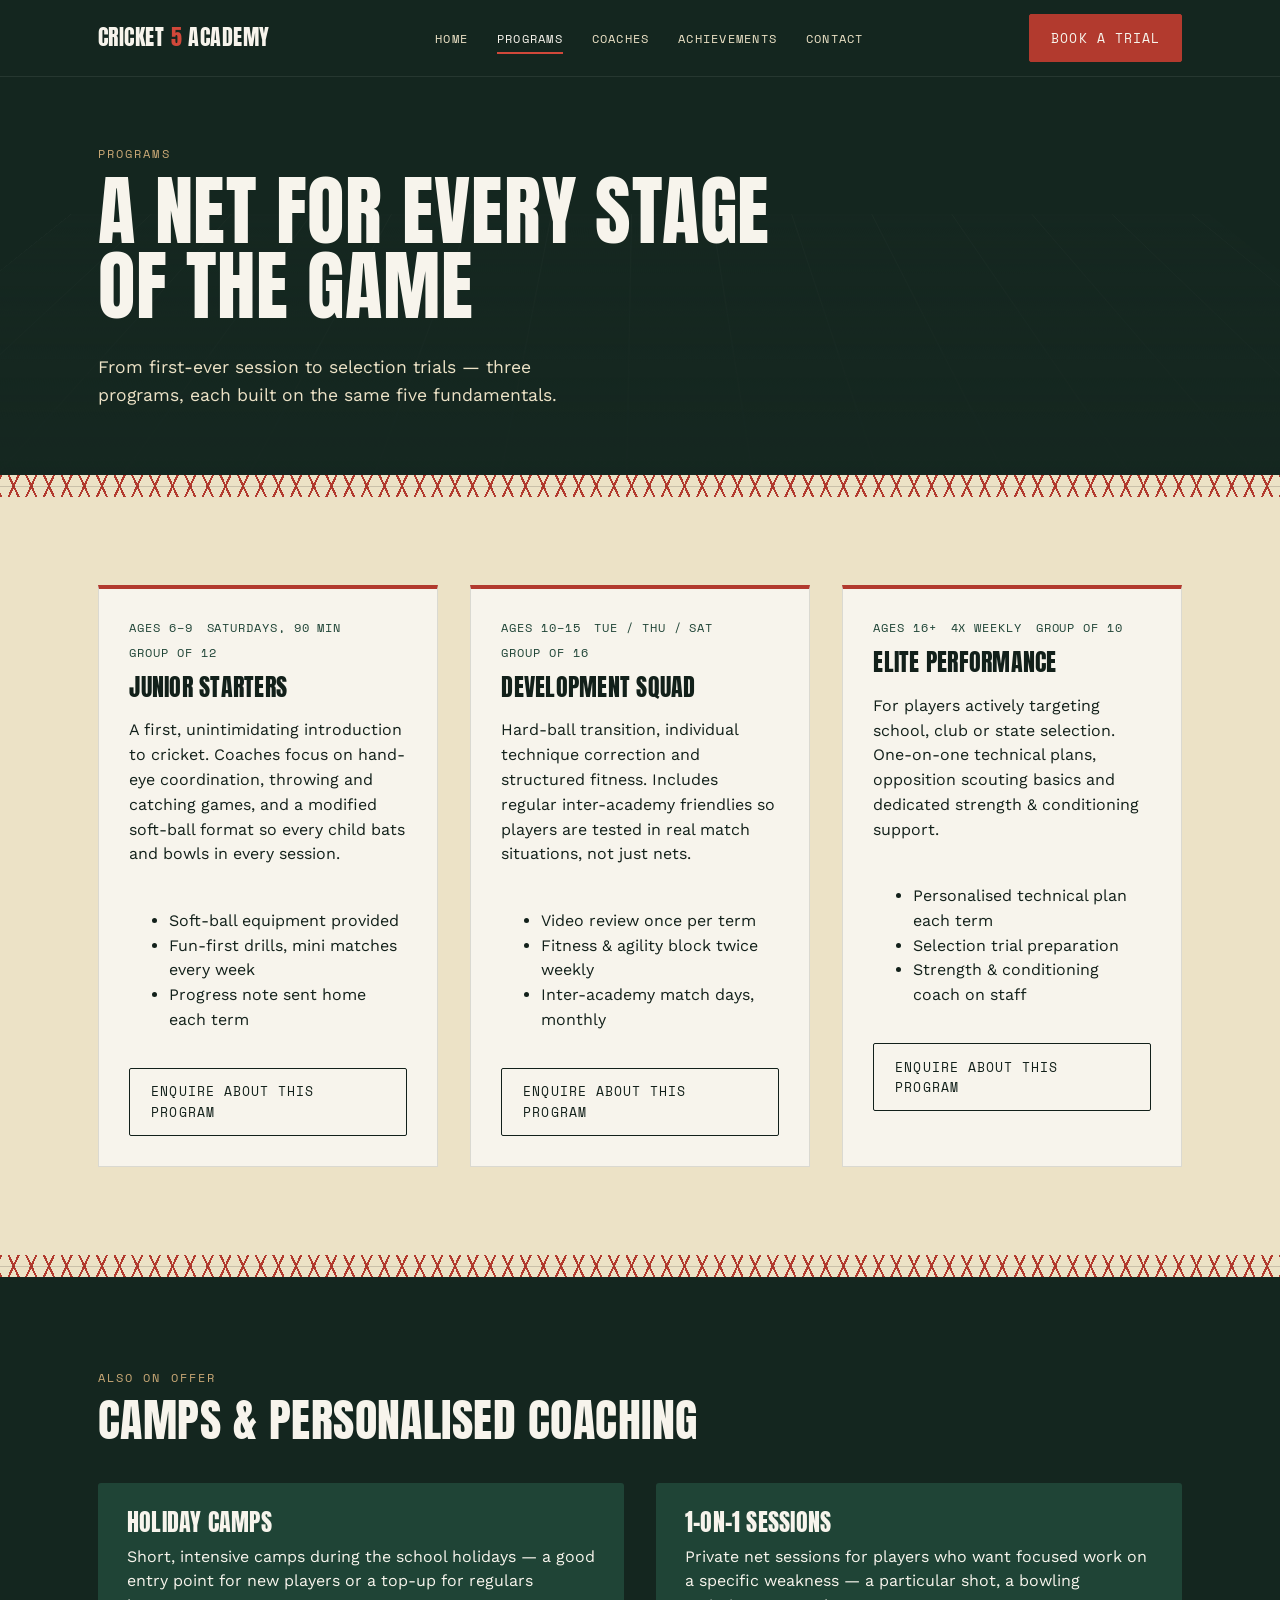
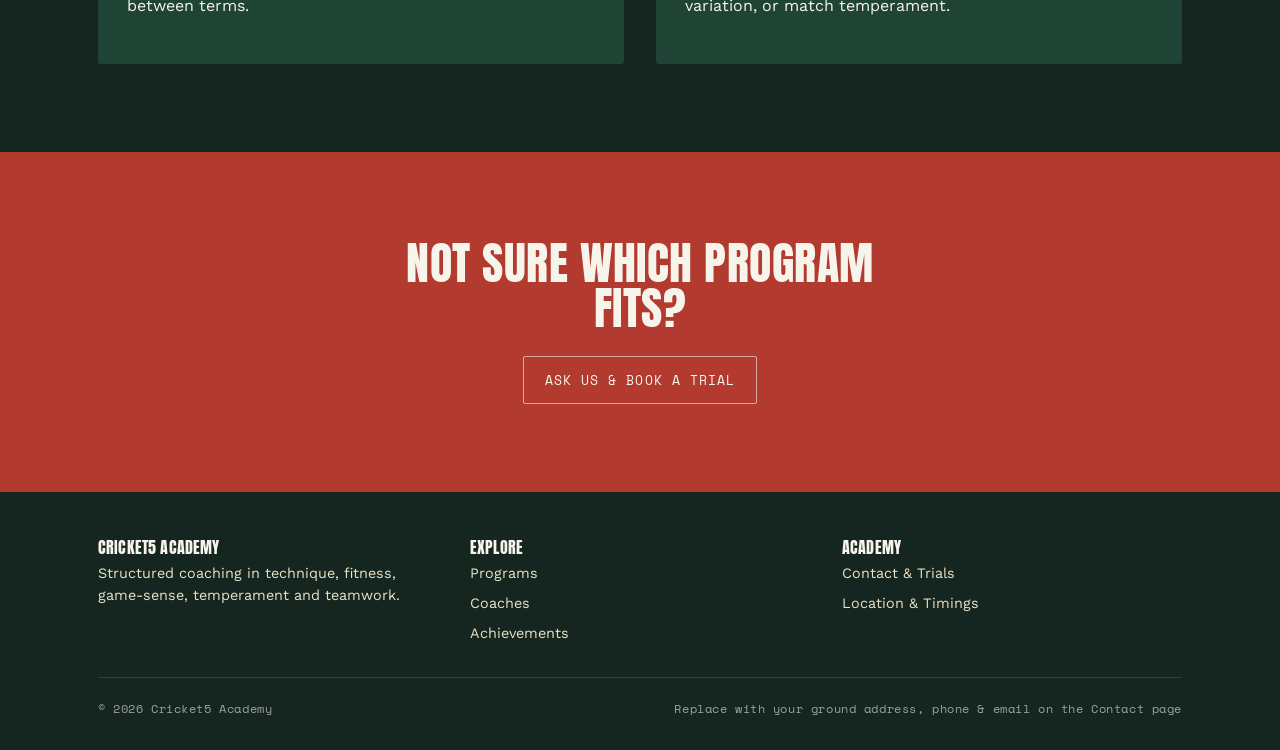
==== programs.html @ 2403e158 "Add files via upload" ====
<!DOCTYPE html>
<html lang="en">
<head>
<meta charset="UTF-8">
<meta name="viewport" content="width=device-width, initial-scale=1.0">
<title>Programs — Cricket5 Academy</title>
<meta name="description" content="Junior Starters, Development Squad and Elite Performance programs at Cricket5 Academy.">
<link rel="preconnect" href="https://fonts.googleapis.com">
<link rel="preconnect" href="https://fonts.gstatic.com" crossorigin>
<link href="https://fonts.googleapis.com/css2?family=Anton&family=Work+Sans:wght@400;500;600&family=Space+Mono:wght@400;700&display=swap" rel="stylesheet">
<link rel="stylesheet" href="styles.css">
</head>
<body>

<header class="site-header">
  <nav class="nav">
    <a href="index.html" class="logo">CRICKET<span>5</span> ACADEMY</a>
    <button class="nav-toggle" aria-expanded="false" aria-label="Toggle menu">MENU</button>
    <ul class="nav-links mobile-hidden">
      <li><a href="index.html">Home</a></li>
      <li><a href="programs.html" aria-current="page">Programs</a></li>
      <li><a href="coaches.html">Coaches</a></li>
      <li><a href="achievements.html">Achievements</a></li>
      <li><a href="contact.html">Contact</a></li>
    </ul>
    <a href="contact.html" class="btn btn-primary nav-cta">Book a Trial</a>
  </nav>
</header>

<main>

  <section class="hero hero-small">
    <div class="hero-inner">
      <span class="eyebrow">Programs</span>
      <h1>A net for every stage of the game</h1>
      <p class="hero-lede">From first-ever session to selection trials — three programs, each built on the same five fundamentals.</p>
    </div>
  </section>

  <div class="seam" role="presentation"></div>

  <section class="section-cream">
    <div class="container">
      <div class="grid-3">

        <div class="program-card">
          <div class="program-meta"><span>Ages 6–9</span><span>Saturdays, 90 min</span><span>Group of 12</span></div>
          <h3>Junior Starters</h3>
          <p>A first, unintimidating introduction to cricket. Coaches focus on hand-eye coordination, throwing and catching games, and a modified soft-ball format so every child bats and bowls in every session.</p>
          <ul>
            <li>Soft-ball equipment provided</li>
            <li>Fun-first drills, mini matches every week</li>
            <li>Progress note sent home each term</li>
          </ul>
          <a href="contact.html" class="btn btn-dark" style="align-self:flex-start;margin-top:0.6rem;">Enquire About This Program</a>
        </div>

        <div class="program-card">
          <div class="program-meta"><span>Ages 10–15</span><span>Tue / Thu / Sat</span><span>Group of 16</span></div>
          <h3>Development Squad</h3>
          <p>Hard-ball transition, individual technique correction and structured fitness. Includes regular inter-academy friendlies so players are tested in real match situations, not just nets.</p>
          <ul>
            <li>Video review once per term</li>
            <li>Fitness &amp; agility block twice weekly</li>
            <li>Inter-academy match days, monthly</li>
          </ul>
          <a href="contact.html" class="btn btn-dark" style="align-self:flex-start;margin-top:0.6rem;">Enquire About This Program</a>
        </div>

        <div class="program-card">
          <div class="program-meta"><span>Ages 16+</span><span>4x weekly</span><span>Group of 10</span></div>
          <h3>Elite Performance</h3>
          <p>For players actively targeting school, club or state selection. One-on-one technical plans, opposition scouting basics and dedicated strength &amp; conditioning support.</p>
          <ul>
            <li>Personalised technical plan each term</li>
            <li>Selection trial preparation</li>
            <li>Strength &amp; conditioning coach on staff</li>
          </ul>
          <a href="contact.html" class="btn btn-dark" style="align-self:flex-start;margin-top:0.6rem;">Enquire About This Program</a>
        </div>

      </div>
    </div>
  </section>

  <div class="seam" role="presentation"></div>

  <section class="section-dark">
    <div class="container">
      <div class="section-head">
        <span class="eyebrow" style="color:var(--willow);">Also on Offer</span>
        <h2 style="color:var(--chalk);">Camps &amp; personalised coaching</h2>
      </div>
      <div class="grid-2">
        <div class="card card-dark">
          <h3>Holiday Camps</h3>
          <p>Short, intensive camps during the school holidays — a good entry point for new players or a top-up for regulars between terms.</p>
        </div>
        <div class="card card-dark">
          <h3>1-on-1 Sessions</h3>
          <p>Private net sessions for players who want focused work on a specific weakness — a particular shot, a bowling variation, or match temperament.</p>
        </div>
      </div>
    </div>
  </section>

  <section class="cta-band">
    <div class="container">
      <h2>Not sure which program fits?</h2>
      <div class="hero-actions" style="justify-content:center;">
        <a href="contact.html" class="btn btn-ghost">Ask Us &amp; Book a Trial</a>
      </div>
    </div>
  </section>

</main>

<footer class="site-footer">
  <div class="container">
    <div class="footer-grid">
      <div>
        <h3>Cricket5 Academy</h3>
        <p>Structured coaching in technique, fitness, game-sense, temperament and teamwork.</p>
      </div>
      <div>
        <h3>Explore</h3>
        <ul>
          <li><a href="programs.html">Programs</a></li>
          <li><a href="coaches.html">Coaches</a></li>
          <li><a href="achievements.html">Achievements</a></li>
        </ul>
      </div>
      <div>
        <h3>Academy</h3>
        <ul>
          <li><a href="contact.html">Contact &amp; Trials</a></li>
          <li><a href="contact.html">Location &amp; Timings</a></li>
        </ul>
      </div>
    </div>
    <div class="footer-bottom">
      <span>© 2026 Cricket5 Academy</span>
      <span>Replace with your ground address, phone &amp; email on the Contact page</span>
    </div>
  </div>
</footer>

<script src="script.js"></script>
</body>
</html>
---- styles.css ----
/* ==========================================================================
   Cricket5 Academy — Design Tokens
   Palette: stadium-under-lights turf, pitch cream, ball-seam red, willow tan
   Type: Anton (scoreboard display) / Work Sans (body) / Space Mono (data)
   Signature: the ball-seam stitch — used as the site's recurring divider
   ========================================================================== */

:root {
  --turf-dark: #14261f;
  --turf: #1f4436;
  --turf-light: #2f6b52;
  --pitch-cream: #ece2c6;
  --chalk: #f7f4ec;
  --seam-red: #b23a2e;
  --seam-red-bright: #d1483a;
  --willow: #c9a876;
  --ink: #12201a;

  --font-display: "Anton", "Arial Narrow", sans-serif;
  --font-body: "Work Sans", -apple-system, sans-serif;
  --font-mono: "Space Mono", monospace;

  --max-width: 1180px;
  --edge: clamp(1.25rem, 4vw, 3rem);
}

* { box-sizing: border-box; }

html {
  scroll-behavior: smooth;
}

@media (prefers-reduced-motion: reduce) {
  html { scroll-behavior: auto; }
  *, *::before, *::after {
    animation-duration: 0.01ms !important;
    animation-iteration-count: 1 !important;
    transition-duration: 0.01ms !important;
    scroll-behavior: auto !important;
  }
}

body {
  margin: 0;
  background: var(--chalk);
  color: var(--ink);
  font-family: var(--font-body);
  line-height: 1.55;
  -webkit-font-smoothing: antialiased;
}

h1, h2, h3, .display {
  font-family: var(--font-display);
  text-transform: uppercase;
  letter-spacing: 0.01em;
  line-height: 0.98;
  margin: 0 0 0.4em;
  font-weight: 400;
}

h1 { font-size: clamp(2.6rem, 6vw, 5rem); }
h2 { font-size: clamp(1.9rem, 4vw, 2.9rem); }
h3 { font-size: clamp(1.2rem, 2.2vw, 1.5rem); }

p { margin: 0 0 1em; }

a { color: inherit; }

.eyebrow {
  font-family: var(--font-mono);
  text-transform: uppercase;
  letter-spacing: 0.18em;
  font-size: 0.72rem;
  color: var(--seam-red-bright);
  display: inline-block;
  margin-bottom: 0.9em;
}

.container {
  max-width: var(--max-width);
  margin: 0 auto;
  padding: 0 var(--edge);
}

/* ---------- Buttons ---------- */
.btn {
  display: inline-flex;
  align-items: center;
  gap: 0.5em;
  font-family: var(--font-mono);
  text-transform: uppercase;
  letter-spacing: 0.08em;
  font-size: 0.82rem;
  padding: 0.95em 1.6em;
  border-radius: 2px;
  border: 1.5px solid transparent;
  text-decoration: none;
  cursor: pointer;
  transition: transform 0.15s ease, background 0.2s ease, color 0.2s ease;
}
.btn:hover { transform: translateY(-2px); }
.btn:focus-visible {
  outline: 3px solid var(--seam-red-bright);
  outline-offset: 2px;
}

.btn-primary {
  background: var(--seam-red);
  color: var(--chalk);
  border-color: var(--seam-red);
}
.btn-primary:hover { background: var(--seam-red-bright); }

.btn-ghost {
  background: transparent;
  color: var(--chalk);
  border-color: rgba(247,244,236,0.4);
}
.btn-ghost:hover { border-color: var(--chalk); }

.btn-dark {
  background: transparent;
  color: var(--ink);
  border-color: var(--ink);
}
.btn-dark:hover { background: var(--ink); color: var(--chalk); }

/* ---------- Header / Nav ---------- */
.site-header {
  position: sticky;
  top: 0;
  z-index: 50;
  background: var(--turf-dark);
  border-bottom: 1px solid rgba(247,244,236,0.08);
}

.nav {
  display: flex;
  align-items: center;
  justify-content: space-between;
  padding: 0.9rem var(--edge);
  max-width: var(--max-width);
  margin: 0 auto;
}

.logo {
  font-family: var(--font-display);
  color: var(--chalk);
  text-decoration: none;
  font-size: 1.35rem;
  letter-spacing: 0.02em;
  display: flex;
  align-items: baseline;
  gap: 0.3em;
}
.logo span { color: var(--seam-red-bright); }

.nav-links {
  display: flex;
  gap: 1.8rem;
  list-style: none;
  margin: 0;
  padding: 0;
}
.nav-links a {
  color: var(--pitch-cream);
  text-decoration: none;
  font-family: var(--font-mono);
  font-size: 0.78rem;
  letter-spacing: 0.1em;
  text-transform: uppercase;
  padding-bottom: 4px;
  border-bottom: 2px solid transparent;
  transition: border-color 0.2s ease, color 0.2s ease;
}
.nav-links a:hover,
.nav-links a[aria-current="page"] {
  color: var(--chalk);
  border-color: var(--seam-red-bright);
}

.nav-cta { display: none; }
@media (min-width: 720px) {
  .nav-cta { display: inline-flex; }
}

.nav-toggle {
  display: inline-flex;
  background: none;
  border: 1px solid rgba(247,244,236,0.4);
  color: var(--chalk);
  font-family: var(--font-mono);
  font-size: 0.75rem;
  padding: 0.5em 0.8em;
  letter-spacing: 0.08em;
  cursor: pointer;
}
@media (min-width: 720px) {
  .nav-toggle { display: none; }
}

.nav-links.mobile-hidden {
  display: none;
}
@media (min-width: 720px) {
  .nav-links.mobile-hidden { display: flex; }
}
@media (max-width: 719px) {
  .nav-links {
    position: absolute;
    top: 100%;
    left: 0;
    right: 0;
    background: var(--turf-dark);
    flex-direction: column;
    padding: 1rem var(--edge) 1.5rem;
    gap: 1rem;
    border-bottom: 1px solid rgba(247,244,236,0.1);
  }
}

/* ---------- Seam stitch divider — the signature element ---------- */
.seam {
  --seam-color: var(--seam-red);
  height: 22px;
  width: 100%;
  background-color: var(--pitch-cream);
  background-image:
    repeating-linear-gradient(
      115deg,
      var(--seam-color) 0px, var(--seam-color) 2px,
      transparent 2px, transparent 16px
    ),
    repeating-linear-gradient(
      65deg,
      var(--seam-color) 0px, var(--seam-color) 2px,
      transparent 2px, transparent 16px
    );
  position: relative;
  overflow: hidden;
}
.seam.on-dark { background-color: var(--turf); }
.seam::before {
  content: "";
  position: absolute;
  top: 50%;
  left: 0;
  right: 0;
  height: 1px;
  background: rgba(0,0,0,0.15);
}

/* ---------- Hero ---------- */
.hero {
  background: var(--turf-dark);
  color: var(--chalk);
  position: relative;
  overflow: hidden;
  padding: clamp(3.5rem, 9vw, 7rem) 0 clamp(3rem, 7vw, 5rem);
}

.hero::before {
  /* pitch perspective lines, drawn in CSS rather than an image */
  content: "";
  position: absolute;
  inset: 0;
  background:
    linear-gradient(180deg, rgba(20,38,31,0.2) 0%, rgba(20,38,31,0.85) 78%, var(--turf-dark) 100%),
    repeating-linear-gradient(
      90deg,
      rgba(247,244,236,0.05) 0px,
      rgba(247,244,236,0.05) 1px,
      transparent 1px,
      transparent 90px
    );
  transform: perspective(500px) rotateX(35deg) scale(1.4) translateY(10%);
  transform-origin: bottom;
  opacity: 0.6;
  pointer-events: none;
}

.hero-inner {
  position: relative;
  max-width: var(--max-width);
  margin: 0 auto;
  padding: 0 var(--edge);
}

.hero .eyebrow { color: var(--willow); }

.hero h1 {
  max-width: 14ch;
}

.hero-lede {
  max-width: 46ch;
  font-size: 1.1rem;
  color: var(--pitch-cream);
}

.hero-actions {
  display: flex;
  flex-wrap: wrap;
  gap: 1rem;
  margin-top: 1.6rem;
}

/* small page hero (interior pages) */
.hero-small {
  padding: clamp(2.6rem, 6vw, 4rem) 0 clamp(2rem, 5vw, 3rem);
}
.hero-small h1 { max-width: 20ch; }

/* ---------- Scoreboard stat strip ---------- */
.scoreboard {
  background: var(--ink);
  color: var(--chalk);
}
.scoreboard .container {
  display: grid;
  grid-template-columns: repeat(auto-fit, minmax(140px, 1fr));
  gap: 0;
}
.score-cell {
  padding: 2rem 1rem;
  text-align: center;
  border-left: 1px solid rgba(247,244,236,0.12);
}
.score-cell:first-child { border-left: none; }
.score-value {
  font-family: var(--font-mono);
  font-size: clamp(1.8rem, 4vw, 2.6rem);
  color: var(--willow);
  display: block;
}
.score-label {
  font-family: var(--font-mono);
  font-size: 0.7rem;
  letter-spacing: 0.12em;
  text-transform: uppercase;
  color: var(--pitch-cream);
  opacity: 0.85;
}

/* ---------- Sections ---------- */
section { padding: clamp(3rem, 7vw, 5.5rem) 0; }
.section-dark { background: var(--turf-dark); color: var(--chalk); }
.section-cream { background: var(--pitch-cream); }

.section-head {
  max-width: 62ch;
  margin-bottom: 2.5rem;
}

.grid-3 {
  display: grid;
  grid-template-columns: repeat(auto-fit, minmax(230px, 1fr));
  gap: 2rem;
}
.grid-2 {
  display: grid;
  grid-template-columns: repeat(auto-fit, minmax(280px, 1fr));
  gap: 2rem;
}

.card {
  background: var(--chalk);
  border: 1px solid rgba(18,32,26,0.1);
  padding: 1.8rem;
  border-radius: 3px;
}
.card-dark {
  background: var(--turf);
  color: var(--chalk);
  border: none;
}

.pillar-index {
  font-family: var(--font-mono);
  color: var(--seam-red-bright);
  font-size: 0.85rem;
  display: block;
  margin-bottom: 0.6em;
}

/* ---------- Program cards ---------- */
.program-card {
  background: var(--chalk);
  border: 1px solid rgba(18,32,26,0.12);
  border-top: 4px solid var(--seam-red);
  padding: 1.9rem;
  display: flex;
  flex-direction: column;
  gap: 0.6rem;
}
.program-meta {
  font-family: var(--font-mono);
  font-size: 0.72rem;
  letter-spacing: 0.08em;
  text-transform: uppercase;
  color: var(--turf);
  display: flex;
  flex-wrap: wrap;
  gap: 0.6em 1.2em;
  margin-bottom: 0.4em;
}
.program-meta span { white-space: nowrap; }

/* ---------- Coach card ---------- */
.coach-card { text-align: left; }
.coach-photo {
  width: 100%;
  aspect-ratio: 4 / 5;
  border-radius: 3px;
  margin-bottom: 1.1rem;
  background: linear-gradient(155deg, var(--turf) 0%, var(--turf-dark) 100%);
  position: relative;
  overflow: hidden;
  display: flex;
  align-items: flex-end;
  padding: 1rem;
}
.coach-photo::after {
  content: "";
  position: absolute;
  inset: 0;
  background-image: repeating-linear-gradient(
    115deg, rgba(247,244,236,0.06) 0px, rgba(247,244,236,0.06) 1px,
    transparent 1px, transparent 14px
  );
}
.coach-initials {
  font-family: var(--font-display);
  font-size: 2.6rem;
  color: rgba(247,244,236,0.9);
  position: relative;
  z-index: 1;
}
.coach-role {
  font-family: var(--font-mono);
  font-size: 0.72rem;
  letter-spacing: 0.1em;
  text-transform: uppercase;
  color: var(--seam-red);
}

/* ---------- Timeline (achievements) ---------- */
.timeline {
  border-left: 2px solid var(--seam-red);
  padding-left: 1.8rem;
  display: flex;
  flex-direction: column;
  gap: 2.2rem;
  margin-left: 0.4rem;
}
.timeline-item { position: relative; }
.timeline-item::before {
  content: "";
  position: absolute;
  left: -2.32rem;
  top: 0.35rem;
  width: 11px;
  height: 11px;
  background: var(--seam-red);
  border-radius: 50%;
  box-shadow: 0 0 0 4px var(--pitch-cream);
}
.timeline-year {
  font-family: var(--font-mono);
  color: var(--seam-red);
  font-size: 0.85rem;
  letter-spacing: 0.08em;
}

.trophy-grid {
  display: grid;
  grid-template-columns: repeat(auto-fit, minmax(150px, 1fr));
  gap: 1.2rem;
}
.trophy-card {
  background: var(--chalk);
  border: 1px solid rgba(18,32,26,0.12);
  padding: 1.4rem;
  text-align: center;
}
.trophy-number {
  font-family: var(--font-display);
  font-size: 2.2rem;
  color: var(--seam-red);
  display: block;
}
.trophy-label {
  font-family: var(--font-mono);
  font-size: 0.7rem;
  letter-spacing: 0.08em;
  text-transform: uppercase;
}

/* ---------- CTA band ---------- */
.cta-band {
  background: var(--seam-red);
  color: var(--chalk);
  text-align: center;
}
.cta-band h2 { max-width: 22ch; margin-left: auto; margin-right: auto; }
.cta-band .btn-ghost { border-color: rgba(247,244,236,0.6); }

/* ---------- Contact / Form ---------- */
.contact-grid {
  display: grid;
  grid-template-columns: 1.1fr 1fr;
  gap: 3rem;
}
@media (max-width: 800px) {
  .contact-grid { grid-template-columns: 1fr; }
}

.field {
  display: flex;
  flex-direction: column;
  gap: 0.4rem;
  margin-bottom: 1.2rem;
}
.field label {
  font-family: var(--font-mono);
  font-size: 0.72rem;
  letter-spacing: 0.08em;
  text-transform: uppercase;
}
.field input,
.field textarea,
.field select {
  font-family: var(--font-body);
  font-size: 1rem;
  padding: 0.75em 0.9em;
  border: 1.5px solid rgba(18,32,26,0.25);
  border-radius: 2px;
  background: var(--chalk);
  color: var(--ink);
}
.field input:focus,
.field textarea:focus,
.field select:focus {
  outline: none;
  border-color: var(--seam-red);
}

.contact-detail {
  display: flex;
  gap: 1rem;
  margin-bottom: 1.4rem;
}
.contact-detail .label {
  font-family: var(--font-mono);
  font-size: 0.7rem;
  letter-spacing: 0.08em;
  text-transform: uppercase;
  color: var(--seam-red);
  min-width: 90px;
}

.map-placeholder {
  background: var(--turf);
  color: var(--pitch-cream);
  aspect-ratio: 16/10;
  display: flex;
  align-items: center;
  justify-content: center;
  font-family: var(--font-mono);
  font-size: 0.8rem;
  letter-spacing: 0.08em;
  text-align: center;
  padding: 2rem;
  border-radius: 3px;
}

/* ---------- Footer ---------- */
.site-footer {
  background: var(--turf-dark);
  color: var(--pitch-cream);
  padding: 3rem 0 2rem;
  font-size: 0.9rem;
}
.footer-grid {
  display: grid;
  grid-template-columns: repeat(auto-fit, minmax(180px, 1fr));
  gap: 2rem;
  margin-bottom: 2rem;
}
.footer-grid h3 {
  color: var(--chalk);
  font-size: 1rem;
}
.footer-grid ul {
  list-style: none;
  margin: 0;
  padding: 0;
  display: flex;
  flex-direction: column;
  gap: 0.5rem;
}
.footer-grid a { text-decoration: none; color: var(--pitch-cream); }
.footer-grid a:hover { color: var(--chalk); }
.footer-bottom {
  border-top: 1px solid rgba(247,244,236,0.12);
  padding-top: 1.4rem;
  font-family: var(--font-mono);
  font-size: 0.72rem;
  letter-spacing: 0.05em;
  color: rgba(247,244,236,0.6);
  display: flex;
  justify-content: space-between;
  flex-wrap: wrap;
  gap: 0.6rem;
}

/* utility */
.text-center { text-align: center; }
.mt-0 { margin-top: 0; }
.note {
  font-family: var(--font-mono);
  font-size: 0.75rem;
  color: var(--turf);
  opacity: 0.75;
}
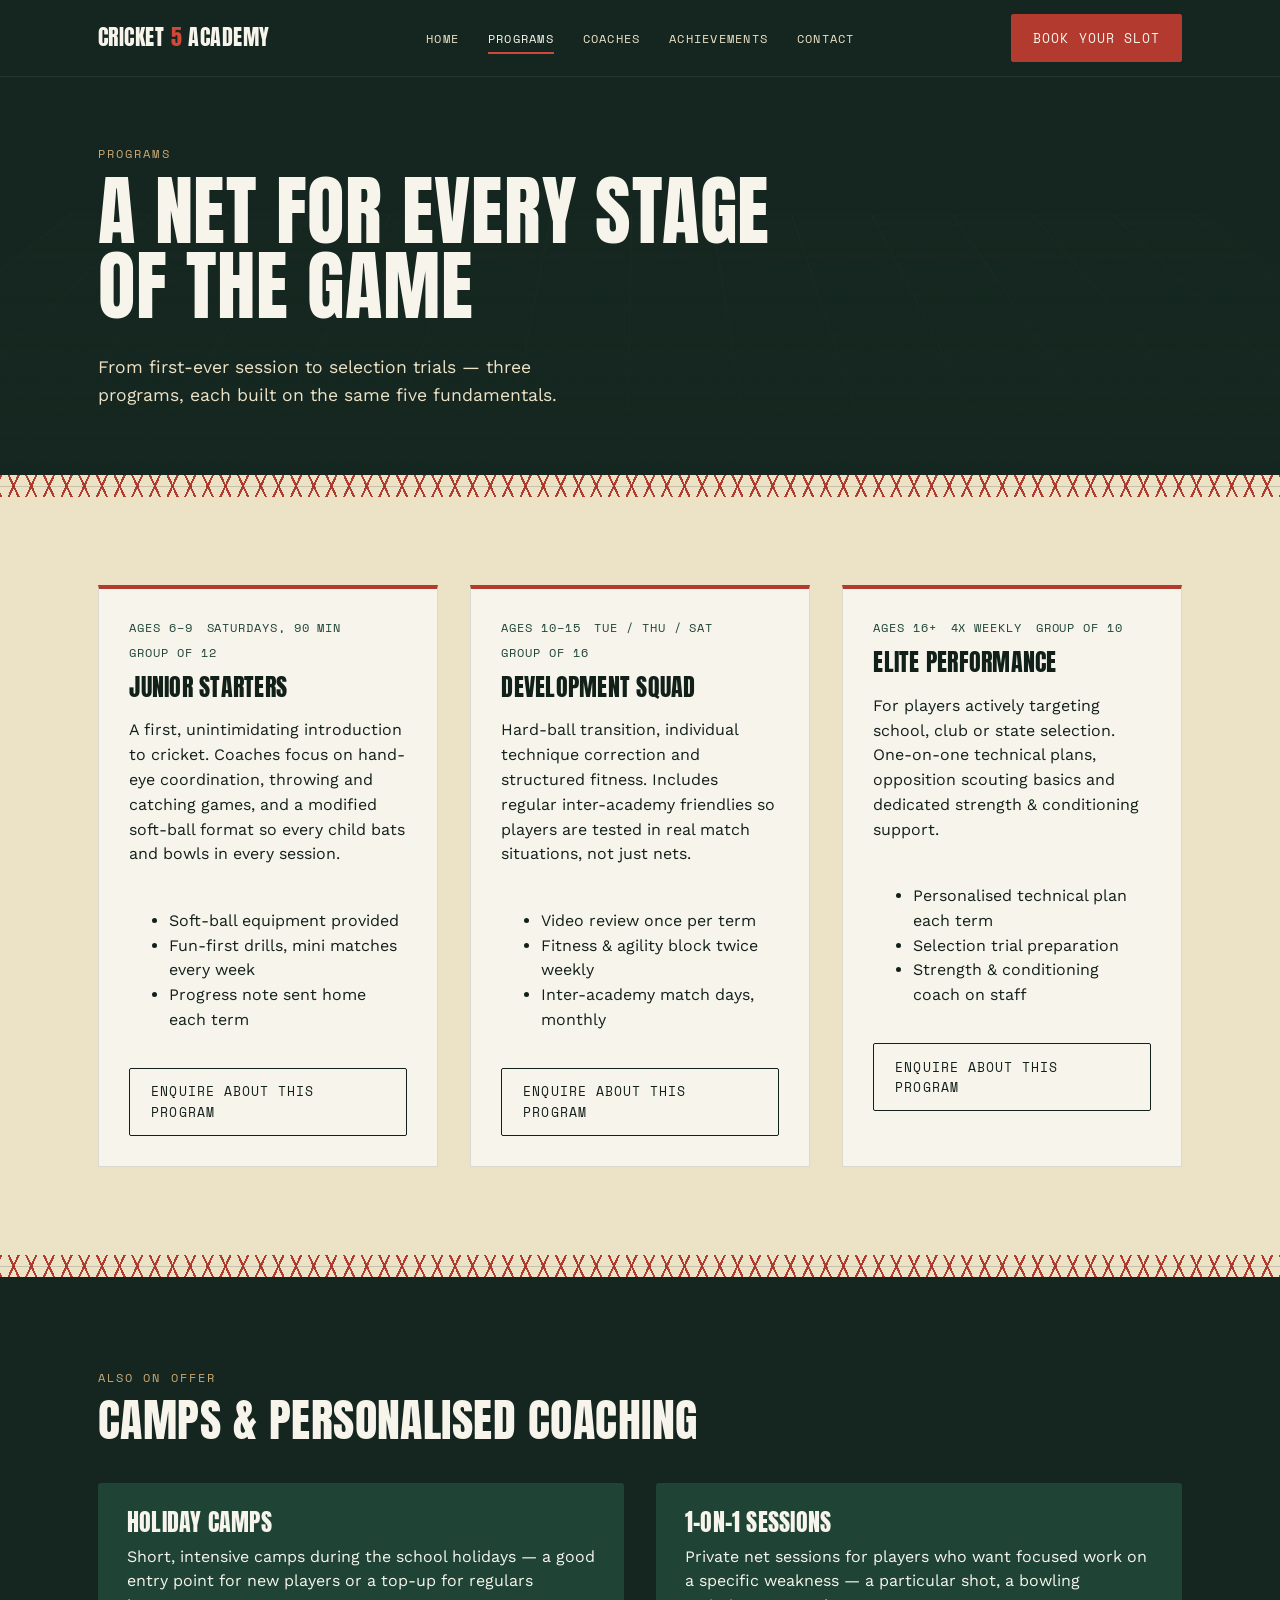
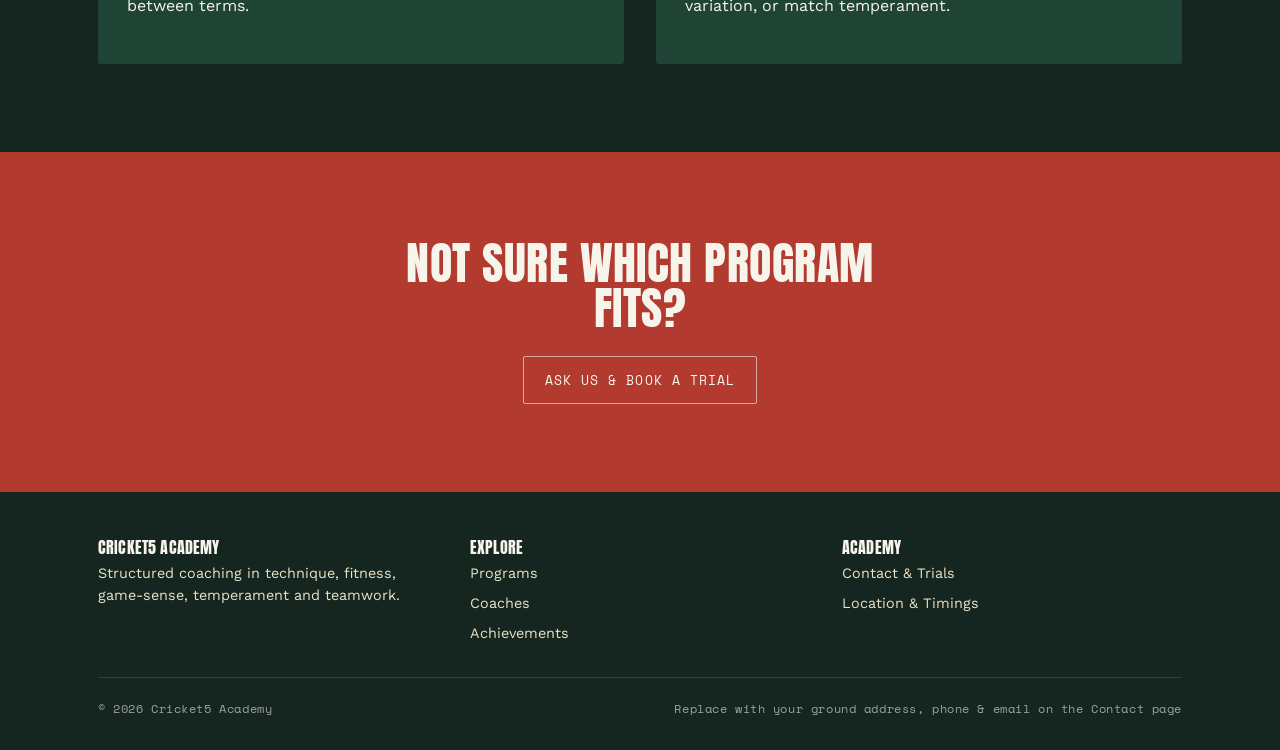
==== commit 06eaf898: "Add files via upload" ====
--- a/programs.html
+++ b/programs.html
@@ -23,7 +23,7 @@
       <li><a href="achievements.html">Achievements</a></li>
       <li><a href="contact.html">Contact</a></li>
     </ul>
-    <a href="contact.html" class="btn btn-primary nav-cta">Book a Trial</a>
+    <a href="contact.html" class="btn btn-primary nav-cta">Book Your Slot</a>
   </nav>
 </header>
 
